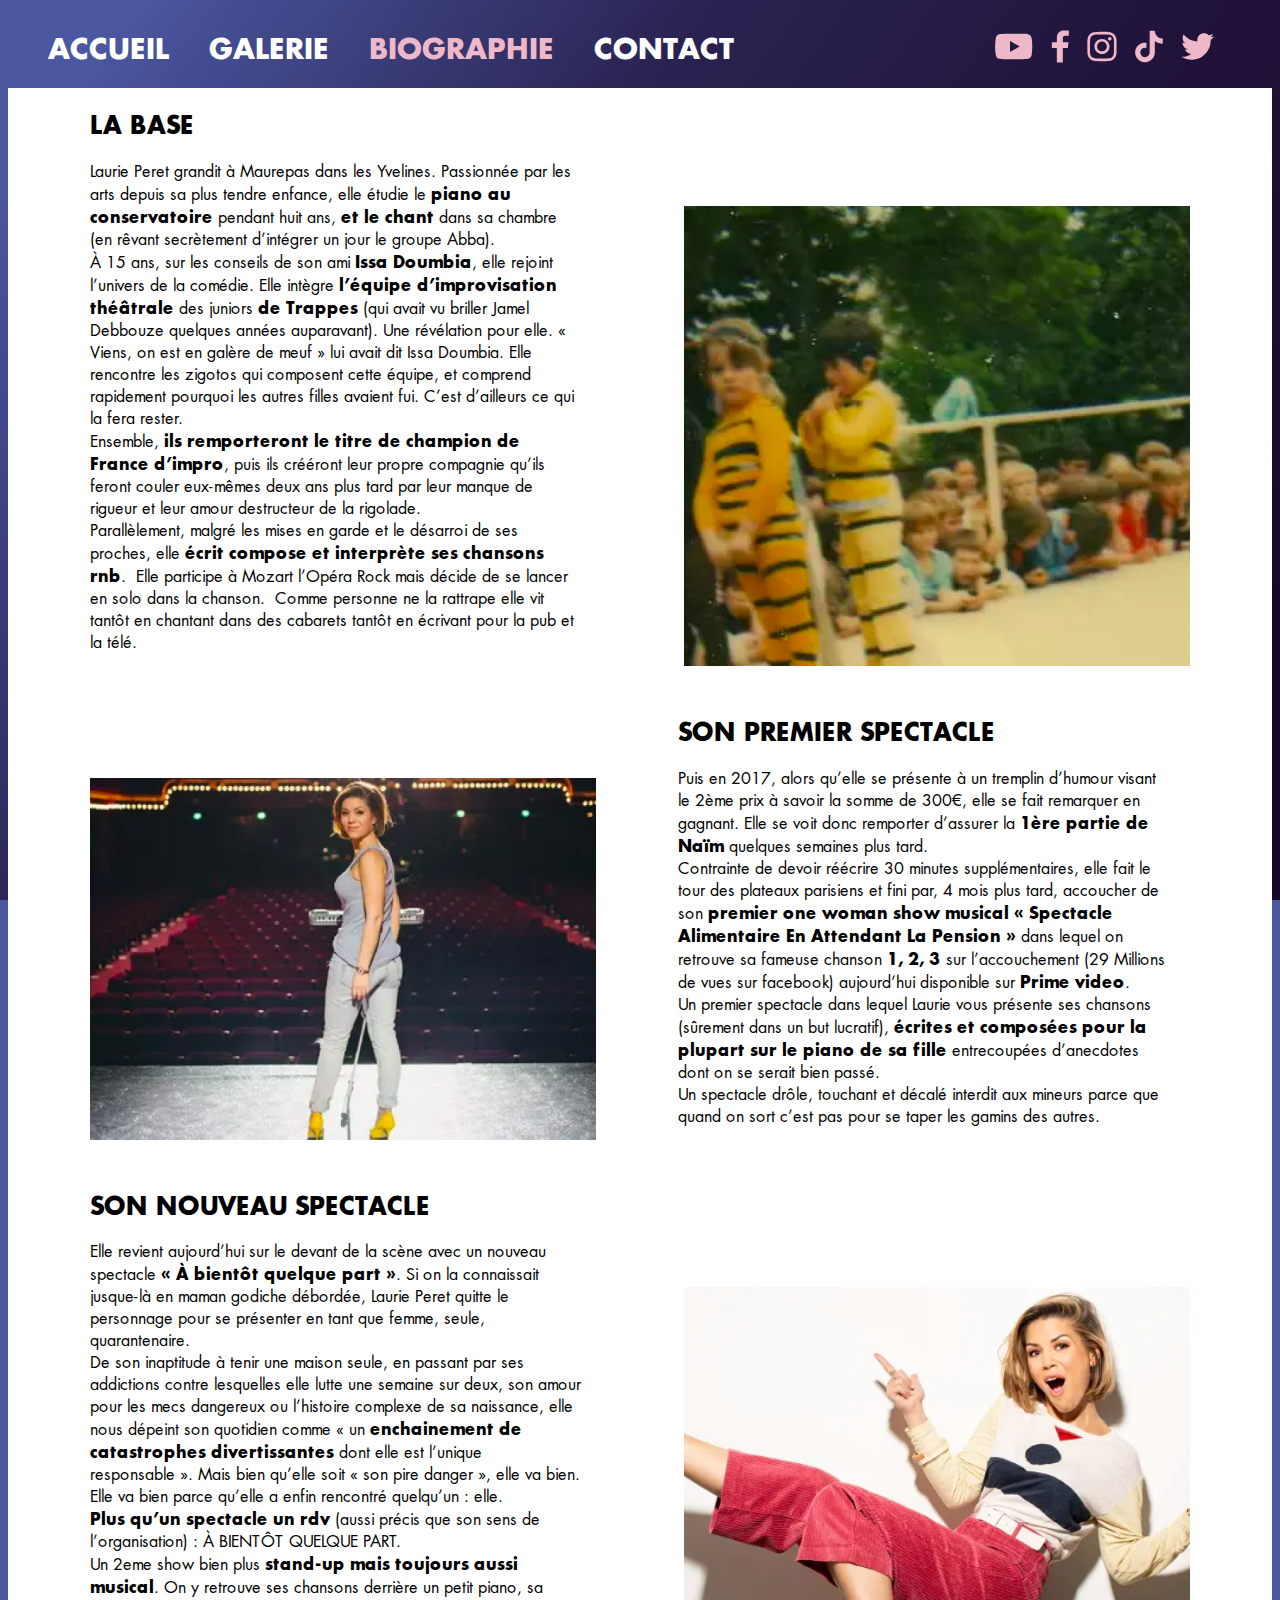
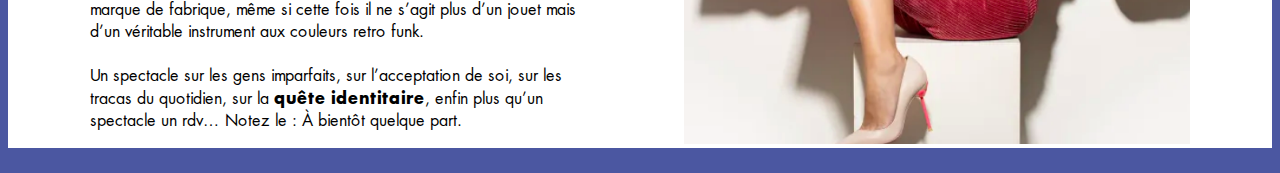
==== biographie.html @ 622b156e "Bio done" ====
<!doctype html>
<html lang="en">
<head>
    <meta charset="UTF-8">
    <meta name="viewport"
          content="width=device-width, user-scalable=no, initial-scale=1.0, maximum-scale=1.0, minimum-scale=1.0">
    <meta http-equiv="X-UA-Compatible" content="ie=edge">
    <title>Laurie Peret - À bientôt Quelque part</title>
    <link rel="stylesheet" href="style.css">
</head>
<body>
<div>
<!--    MOBILE NAV-->
    <nav class="mobile-nav bold flex">
        <div class="block-menu" id="burger">
            <img src="images/icon/burger.svg" alt="" class="burger-svg"> <span class="menu-title">MENU</span>
        </div>
        <div id="mobile-menu">
            <div class="menu-item item-mobile bold">
                <a href="index.html">ACCUEIL</a>
            </div>
            <div class="menu-item item-mobile bold">
                <a href="galerie.html">GALERIE</a>
            </div>
            <div class="menu-item item-mobile bold active-mobile">
                <a href="biographie.html">BIOGRAPHIE</a>
            </div>
            <div class="menu-item item-mobile last bold">
                <a href="contact.html">CONTACT</a>
            </div>
        </div>
        <div class="social-networks-mobile flex">
            <div class="social-network">
                <a target="_blank" href="https://www.youtube.com/c/LauriePeret">
                    <img src="images/icon/youtube.svg" alt="">
                </a>
            </div>
            <div class="social-network">
                <a href="https://fr-fr.facebook.com/LauriePeret" target="_blank">
                    <img src="images/icon/facebook.svg" alt="">
                </a>
            </div>
            <div class="social-network">
                <a href="https://www.instagram.com/laurieperet" target="_blank">
                    <img src="images/icon/instagram.svg" alt="">
                </a>
            </div>
            <div class="social-network">
                <a href="https://www.tiktok.com/@laurieperet" target="_blank">
                    <img src="images/icon/tiktok.svg" alt="">
                </a>
            </div>
            <div class="social-network">
                <a href="https://twitter.com/lauriewoood" target="_blank">
                    <img src="images/icon/x.svg" alt="">
                </a>
            </div>
        </div>
    </nav>

<!--    DESKTOP NAV-->
    <nav class="flex desktop-nav">
        <div class="menu-items flex">
            <div class="menu-item bold">
                <a href="index.html">ACCUEIL</a>
            </div>
            <div class="menu-item bold">
                <a href="galerie.html">GALERIE</a>
            </div>
            <div class="menu-item bold active-desktop">
                <a href="biographie.html">BIOGRAPHIE</a>
            </div>
            <div class="menu-item bold">
                <a href="contact.html">CONTACT</a>
            </div>
        </div>
        <div class="social-networks flex">
            <div class="social-network">
                <a target="_blank" href="https://www.youtube.com/c/LauriePeret">
                    <img src="images/icon/youtube.svg" alt="">
                </a>
            </div>
            <div class="social-network">
                <a href="https://fr-fr.facebook.com/LauriePeret" target="_blank">
                    <img src="images/icon/facebook.svg" alt="">
                </a>
            </div>
            <div class="social-network">
                <a href="https://www.instagram.com/laurieperet" target="_blank">
                    <img src="images/icon/instagram.svg" alt="">
                </a>
            </div>
            <div class="social-network">
                <a href="https://www.tiktok.com/@laurieperet" target="_blank">
                    <img src="images/icon/tiktok.svg" alt="">
                </a>
            </div>
            <div class="social-network">
                <a href="https://twitter.com/lauriewoood" target="_blank">
                    <img src="images/icon/x.svg" alt="">
                </a>
            </div>
        </div>
    </nav>
    <div class="main-page">
        <div class="flex article">
            <div class="left-article">
                <h2 class="bold">LA BASE</h2>
                <p>
                    Laurie Peret grandit à Maurepas dans les Yvelines. Passionnée par les arts depuis sa plus tendre enfance, elle étudie le <span class="bold">piano au conservatoire</span> pendant huit ans, <span class="bold">et le chant</span> dans sa chambre (en rêvant secrètement d’intégrer un jour le groupe Abba).
                    <br>
                    À 15 ans, sur les conseils de son ami <span class="bold">Issa Doumbia</span>, elle rejoint l’univers de la comédie. Elle intègre <span class="bold">l’équipe d’improvisation théâtrale</span> des juniors <span class="bold">de Trappes</span> (qui avait vu briller Jamel Debbouze quelques années auparavant). Une révélation pour elle. « Viens, on est en galère de meuf » lui avait dit Issa Doumbia. Elle rencontre les zigotos qui composent cette équipe, et comprend rapidement pourquoi les autres filles avaient fui. C’est d’ailleurs ce qui la fera rester.
                    <br>
                    Ensemble, <span class="bold">ils remporteront le titre de champion de France d’impro</span>, puis ils crééront leur propre compagnie qu’ils feront couler eux-mêmes deux ans plus tard par leur manque de rigueur et leur amour destructeur de la rigolade. 
                    <br>
                    Parallèlement, malgré les mises en garde et le désarroi de ses proches, elle <span class="bold">écrit compose et interprète ses chansons rnb</span>.  Elle participe à Mozart l’Opéra Rock mais décide de se lancer en solo dans la chanson.  Comme personne ne la rattrape elle vit tantôt en chantant dans des cabarets tantôt en écrivant pour la pub et la télé.
                </p>
            </div>
            <div class="right-article">
                <img src="images/laurie-peret-petite.png" alt="La base">
            </div>
        </div>

        <div class="flex article">
            <div class="right-article">
                <img src="images/laurie-peret-spectacle.png" alt="Laurie Peret Spectacle">
            </div>
            <div class="left-article">
                <h2 class="bold">SON PREMIER SPECTACLE</h2>
                <p>
                    Puis en 2017, alors qu’elle se présente à un tremplin d’humour visant le 2ème prix à savoir la somme de 300€, elle se fait remarquer en gagnant. Elle se voit donc remporter d’assurer la <span class="bold">1ère partie de Naïm</span> quelques semaines plus tard.
                    <br>
                    Contrainte de devoir réécrire 30 minutes supplémentaires, elle fait le tour des plateaux parisiens et fini par, 4 mois plus tard, accoucher de son <span class="bold">premier one woman show musical
                    « Spectacle Alimentaire En Attendant La Pension »</span> dans lequel on retrouve sa fameuse chanson <span class="bold">1, 2, 3</span> sur l’accouchement (29 Millions de vues sur facebook) aujourd’hui disponible sur <span class="bold">Prime video</span>.
                    <br>Un premier spectacle dans lequel Laurie vous présente ses chansons (sûrement dans un but lucratif), <span class="bold">écrites et composées pour la plupart sur le piano de sa fille</span> entrecoupées d’anecdotes dont on se serait bien passé. 
                    <br>Un spectacle drôle, touchant et décalé interdit aux mineurs parce que quand on sort c’est pas pour se taper les gamins des autres.
                </p>
            </div>
        </div>

        <div class="flex article">
            <div class="left-article">
                <h2 class="bold">SON NOUVEAU SPECTACLE</h2>
                <p>
                    Elle revient aujourd’hui sur le devant de la scène avec un nouveau spectacle <span class="bold">« À bientôt quelque part »</span>. Si on la connaissait jusque-là en maman godiche débordée, Laurie Peret quitte le personnage pour se présenter en tant que femme, seule, quarantenaire.
                    <br>
                    De son inaptitude à tenir une maison seule, en passant par ses addictions contre lesquelles elle lutte une semaine sur deux, son amour pour les mecs dangereux ou l’histoire complexe de sa naissance, elle nous dépeint son quotidien comme « un <span class="bold">enchainement de catastrophes divertissantes</span> dont elle est l’unique responsable ». Mais bien qu’elle soit « son pire danger », elle va bien. Elle va bien parce qu’elle a enfin rencontré quelqu’un : elle.
                    <br>
                    <span class="bold">Plus qu’un spectacle un rdv</span> (aussi précis que son sens de l’organisation) : À BIENTÔT QUELQUE PART.
                    <br>
                    Un 2eme show bien plus <span class="bold">stand-up mais toujours aussi musical</span>. On y retrouve ses chansons derrière un petit piano, sa marque de fabrique, même si cette fois il ne s’agit plus d’un jouet mais d’un véritable instrument aux couleurs retro funk.
                    <br><br>
                    Un spectacle sur les gens imparfaits, sur l’acceptation de soi, sur les tracas du quotidien, sur la <span class="bold">quête identitaire</span>, enfin plus qu’un spectacle un rdv… Notez le : À bientôt quelque part.
                </p>
            </div>
            <div class="right-article">
                <img src="images/laurie-nouveau-spectacle.png" alt="Laurie Peret Nouveau spectacle">
            </div>
        </div>
    </div>
</div>
<script src="script.js"></script>
</body>
</html>
---- style.css ----
/********************** Police *******************/
@font-face {
    font-family: 'FuturaLT-Bold';
    src: url('fonts/FuturaLT-Bold.eot'); /* EOT */
    src: url('fonts/FuturaLT-Bold.woff2') format('woff2'),
    url('fonts/FuturaLT-Bold.woff') format('woff'),
    url('fonts/FuturaLT-Bold.ttf') format('truetype');
    font-weight: bold;
    font-style: normal;
}

@font-face {
    font-family: 'FuturaLT-Condensed';
    src: url('fonts/FuturaLT-Condensed.eot'); /* EOT */
    src: url('fonts/FuturaLT-Condensed.woff2') format('woff2'),
    url('fonts/FuturaLT-Condensed.woff') format('woff'),
    url('fonts/FuturaLT-Condensed.ttf') format('truetype');
    font-weight: normal;
    font-style: normal;
}

@font-face {
    font-family: 'FuturaLT-Book';
    src: url('fonts/FuturaLT-Book.eot'); /* EOT */
    src: url('fonts/FuturaLT-Book.woff2') format('woff2'),
    url('fonts/FuturaLT-Book.woff') format('woff'),
    url('fonts/FuturaLT-Book.ttf') format('truetype');
    font-weight: normal;
    font-style: normal;
}

@font-face {
    font-family: 'FuturaLT-CondensedOblique';
    src: url('fonts/FuturaLT-CondensedOblique.eot'); /* EOT */
    src: url('fonts/FuturaLT-CondensedOblique.woff2') format('woff2'),
    url('fonts/FuturaLT-CondensedOblique.woff') format('woff'),
    url('fonts/FuturaLT-CondensedOblique.ttf') format('truetype');
    font-weight: normal;
    font-style: italic;
}

a {
    color: unset;
    text-decoration: none;
}

.bold {
    font-family: 'FuturaLT-Bold', sans-serif;
}

body {
    background: linear-gradient(306deg, #190728 10.26%, rgba(25, 7, 40, 0.90) 29.58%, #292250 62.83%, #4B57A1 93.28%), #4B57A1;
    background-size: 100% 100%;
    background-repeat: no-repeat;
    background-attachment: fixed;
    font-family: 'FuturaLT-Condensed', sans-serif;
    touch-action: pan-x pan-y;
}
#main {
    background-image: url('images/laurie-a-bientot.png');
    background-size: auto 100%, cover;
    background-repeat: no-repeat;
    background-attachment: fixed;
    background-position: right top;
    height: 98vh;
}
.main-page {
    background-color: white;
}
.article {
    justify-content: space-evenly;
    margin-bottom: 25px;
    align-items: end;
}
.left-article {
    width: 40vw;
    font-family: 'FuturaLT-Book', sans-serif;
}
.left-article p {
    width: 96%;
}
.right-article {
    width: 40%;
}
.right-article img {
    width: 100%;
}
#mobile-menu {
    position: absolute;
    top: 50px;
    border-radius: 4px;
    background-color: #EFB8C8;
    display: none;
}
.block {
    display: block !important;
}
.item-mobile {
    font-size: 18px;
    margin-top: 10px;
    margin-left: 15px;
}
.menu-item.item-mobile.last.bold {
    margin-bottom: 15px;
}
.center {
    text-align: center;
}
.flex {
    display: flex;
}
.desktop-nav {
    justify-content: space-between;
    align-items: center;
    height: 80px;
    margin-left: 40px;
    margin-right: 40px;
}

.menu-item {
    color: #FFF;
    font-size: 28px;
    font-style: normal;
    font-weight: 700;
    line-height: normal;
    padding-right: 40px;
    transition: color 0.4s;
}
.menu-item:hover {
    color: #EFB8C8;
}
.social-networks {
    align-items: center;
}
.social-network {
    padding-right: 18px;
}

.burger-svg {
    height: 20px;
}
.mobile-nav {
    display: none;
}
.social-networks-mobile {
    display: none;
}
.mobile-container {
    display: none;
}
h1 {
    font-size: 3rem;
}
.title-desktop {
    color: #D9D9D9;
    text-align: center;
    font-size: 6rem;
    position: relative;
}
.spark-letter {
    position: relative;
}

.spark-letter::before {
    content: "";
    position: absolute;
    top: 22%;
    left: 97%;
    transform: translate(-50%, -50%) rotate(-45deg);
    width: 34px;
    height: 3px;
    background-color: white;
    border-radius: 50%;
    animation: spark 4s ease-in-out infinite;
}

.spark-letter::after {
    content: "";
    position: absolute;
    top: 22%;
    left: 97%;
    transform: translate(-50%, -50%) rotate(45deg); /* Rotation opposée */
    width: 34px;
    height: 3px;
    background-color: white;
    border-radius: 50%;
    animation: spark2 4s ease-in-out infinite;
}

@keyframes spark {
    0% {
        opacity: 0;
        transform: translate(-50%, -50%) scale(0) rotate(-90deg);
    }
    50% {
        opacity: 1;
        transform: translate(-50%, -50%) scale(1) rotate(-45deg);
    }
    100% {
        opacity: 0;
        transform: translate(-50%, -50%) scale(0) rotate(0deg);
    }
}

@keyframes spark2 {
    0% {
        opacity: 0;
        transform: translate(-50%, -50%) scale(0) rotate(0deg);
    }
    50% {
        opacity: 1;
        transform: translate(-50%, -50%) scale(1) rotate(45deg);
    }
    100% {
        opacity: 0;
        transform: translate(-50%, -50%) scale(0) rotate(90deg);
    }
}
.main-desktop {
    text-align: center;
}
.desktop-container {
    width: 75%;
}
.primary-btn {
    border-radius: 35px;
    background: #EFB8C8;
    color: #180728;
    width: 135px;
    height: 34px;
    display: flex;
    align-items: center;
    justify-content: center;
    font-size: 20px;
}
.billet-mobile-btn {
    margin-left: -25px;
    margin-right: 25px;
}

.secondary-btn {
    border-radius: 35px;
    border: 2px solid #EFB8C8;
    background: #1E1036;
    width: 135px;
    height: 34px;
    display: flex;
    align-items: center;
    justify-content: center;
    font-size: 20px;
}
.billet-desktop-btn {
    margin-right: 35px;
    font-size: 25px;
    width: 210px;
    height: 42px;
}
.boutique-desktop-btn {
    font-size: 25px;
    width: 210px;
    height: 42px;
    color: #EFB8C8;
    transition: color .4s;
}
.btn-container {
    justify-content: center;
    margin-top: 35px;
}

.boutique-desktop-btn:hover {
    color: #EF82A2;
    border-color: #EF82A2;
}

@media (max-width: 1000px) {
    .article {
        flex-direction: column;
        align-items: unset;
    }
    .left-article {
        padding-left: 15px;
        padding-right: 15px;
        width: 100vw;
    }
    .left-article p {
        width: 90%;
    }
    .right-article {
        width: 100vw;
    }
    .right-article img {
        max-width: 95vw;
    }
    .desktop-container {
        display: none;
    }
    #main {
        background-image: unset;
        background-size: unset;
        background-repeat: unset;
        background-attachment: unset;
        background-position: unset;
        height: unset;
    }
    .main-mobile {
        background-image: url('images/laurie-mobile.png');
        background-size: auto 80%, cover;
        background-repeat: no-repeat;
        background-position: top right;
        height: 80vh;
        text-align: center;
    }
    .desktop-nav {
        display: none;
    }
    .social-networks-mobile {
        display: flex;
    }
    .mobile-nav {
        position: relative;
        display: flex;
        justify-content: space-between;
        color: #EFB8C8;
        font-size: 25px;
        font-style: normal;
        font-weight: 700;
        line-height: normal;
        margin-left: 15px;
        margin-top: 20px;
    }
    .mobile-container {
        display: block;
    }
    .title-mobile {
        color: #D9D9D9;
        text-align: center;
    }
}
@media (max-width: 410px) {
    .menu-title {
        display: none;
    }
    .menu-item:hover {
        color: #323067;
        cursor: pointer;
    }
}
@media (max-width: 600px) {
    .a-bientot-img {
        padding-top: 50px;
        width: 50%;
        padding-left: 20px;
    }
    .main-mobile {
        text-align: unset;
    }
}

footer {
    display: flex;
    position: fixed;
    left: 0;
    bottom: 0;
    width: 100%;
    height: 10vh;
    background: rgb(2,0,36);
    background: linear-gradient(0deg, rgba(2,0,36,1) 0%, rgba(41,31,77,1) 65%, rgba(41,31,77,0) 100%);
    padding: 20px;
    color: white;
    text-align: center;
    z-index: 999;
    align-items: center;
    justify-content: center;
}
.active-mobile {
    color: #323067;
}
.active-desktop {
    color: #EFB8C8;
}
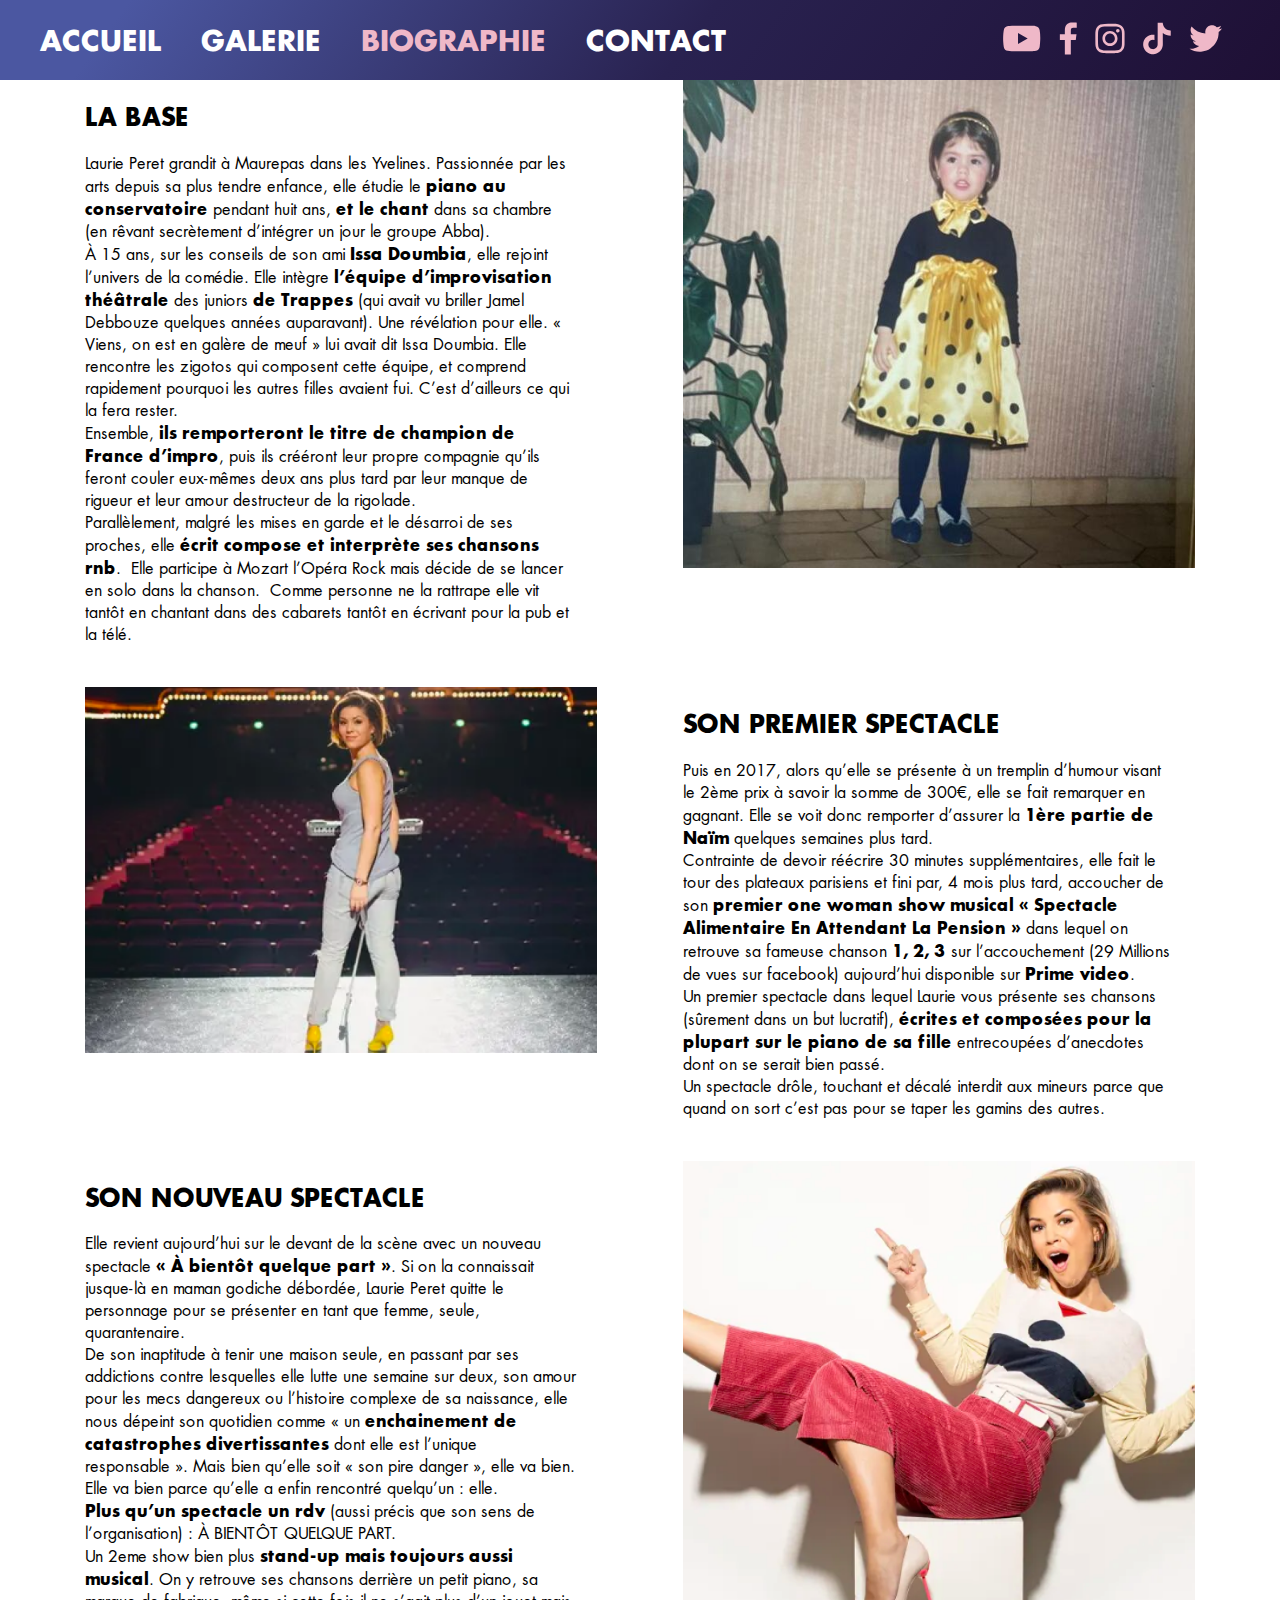
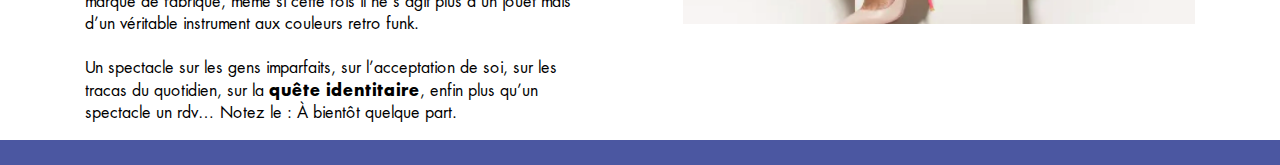
==== commit 17f5f93d: "Update img" ====
--- a/biographie.html
+++ b/biographie.html
@@ -117,11 +117,11 @@
                 </p>
             </div>
             <div class="right-article">
-                <img src="images/laurie-peret-petite.png" alt="La base">
+                <img src="images/laurie-peret-petite.jpg" alt="La base">
             </div>
         </div>
 
-        <div class="flex article">
+        <div class="flex article column-reverse-mobile">
             <div class="right-article">
                 <img src="images/laurie-peret-spectacle.png" alt="Laurie Peret Spectacle">
             </div>
--- a/style.css
+++ b/style.css
@@ -55,6 +55,7 @@
     background-attachment: fixed;
     font-family: 'FuturaLT-Condensed', sans-serif;
     touch-action: pan-x pan-y;
+    margin: 0;
 }
 #main {
     background-image: url('images/laurie-a-bientot.png');
@@ -67,10 +68,17 @@
 .main-page {
     background-color: white;
 }
+.main-galerie {
+    background-color: white;
+    padding: 5rem;
+}
+#my-gallery {
+    text-align: center;
+}
 .article {
     justify-content: space-evenly;
     margin-bottom: 25px;
-    align-items: end;
+    align-items: flex-start;
 }
 .left-article {
     width: 40vw;
@@ -266,16 +274,60 @@
     justify-content: center;
     margin-top: 35px;
 }
-
+.main-contact {
+    background-image: url("images/background-contact.png");
+    background-size: auto 80%, cover;
+    background-position: top center;
+    height: 100vh;
+    width: 100vw;
+    overflow: hidden;
+    display: flex;
+    justify-content: space-evenly;
+    align-items: center;
+}
+.main-contact h2 {
+    font-size: 4rem;
+    color: white;
+    margin-bottom: -6px;
+}
+.separation {
+    height: 5rem;
+    width: 5px;
+    background-color: white;
+    margin-top: -5rem;
+}
+.contact-block {
+    text-align: center;
+    margin-top: -8rem;
+}
+.contact-block a {
+    color: white;
+}
 .boutique-desktop-btn:hover {
     color: #EF82A2;
     border-color: #EF82A2;
 }
 
 @media (max-width: 1000px) {
+    .main-galerie {
+        padding: unset;
+        text-align: center;
+    }
+    .main-contact {
+        flex-direction: column;
+    }
+    .separation {
+        transform: rotate(90deg);
+    }
+    .main-contact h2 {
+        margin-bottom: 10px;
+    }
     .article {
         flex-direction: column;
         align-items: unset;
+    }
+    .column-reverse-mobile {
+        flex-direction: column-reverse;
     }
     .left-article {
         padding-left: 15px;
